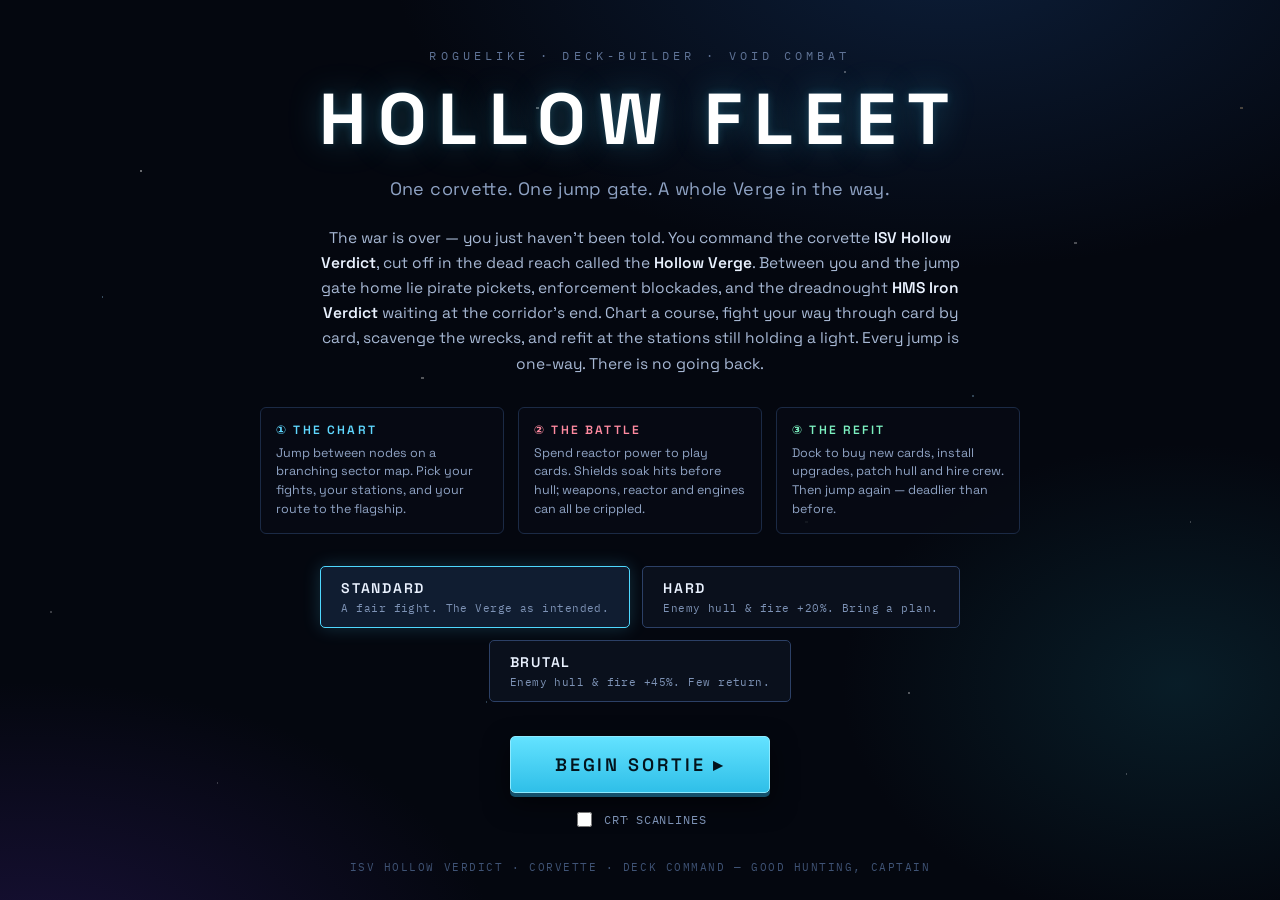
==== index.html @ 5a1f7c53 "Build Hollow Fleet into a full playable game with intro screen Implements the complete Hollow Fleet " ====
<!DOCTYPE html>
<html lang="en">
<head>
<meta charset="utf-8">
<meta name="viewport" content="width=device-width, initial-scale=1">
<title>Hollow Fleet — Roguelike Deck-Builder Space Combat</title>
<meta name="description" content="Hollow Fleet: command the corvette ISV Hollow Verdict across the Hollow Verge in a card-driven roguelike ship-combat run.">
<link rel="preconnect" href="https://fonts.googleapis.com">
<link rel="preconnect" href="https://fonts.gstatic.com" crossorigin>
<link href="https://fonts.googleapis.com/css2?family=Space+Grotesk:wght@400;500;600;700&family=IBM+Plex+Mono:wght@400;500;600&display=swap" rel="stylesheet">
<link rel="stylesheet" href="styles.css">
</head>
<body>
<div id="app"></div>
<!-- Vendored, offline: no build step, no CDN at runtime -->
<script src="vendor/preact.umd.js"></script>
<script src="vendor/htm.umd.js"></script>
<script src="game.js"></script>
</body>
</html>
---- styles.css ----
/* ============================================================
   HOLLOW FLEET — global styles
   Design tokens & motion transcribed from the design handoff.
   ============================================================ */

html, body { margin: 0; height: 100%; background: #04070f; overflow: hidden; }
#app { height: 100%; }
*, *::before, *::after { box-sizing: border-box; }

a { color: #eaf2ff; text-decoration: underline; }
a:hover { color: #ffffff; }

/* Reusable deep-space starfield + nebula wash (used by the root frame
   and the title screen). Transcribed verbatim from the design. */
.hf-starfield {
  background:
    radial-gradient(circle 1px at 11% 19%, #ffffff66 99%, transparent),
    radial-gradient(circle 1px at 27% 63%, #ffffff40 99%, transparent),
    radial-gradient(circle 1.5px at 42% 12%, #ffffff55 99%, transparent),
    radial-gradient(circle 1px at 58% 41%, #ffffff38 99%, transparent),
    radial-gradient(circle 1px at 71% 77%, #ffffff50 99%, transparent),
    radial-gradient(circle 1.5px at 84% 27%, #ffffff48 99%, transparent),
    radial-gradient(circle 1px at 93% 58%, #ffffff3a 99%, transparent),
    radial-gradient(circle 1px at 17% 87%, #ffffff33 99%, transparent),
    radial-gradient(circle 1px at 49% 91%, #ffffff40 99%, transparent),
    radial-gradient(circle 1px at 66% 8%, #ffffff4a 99%, transparent),
    radial-gradient(circle 1px at 8% 33%, #9fd8ff55 99%, transparent),
    radial-gradient(circle 1.5px at 33% 42%, #ffffff50 99%, transparent),
    radial-gradient(circle 1px at 38% 78%, #9fd8ff44 99%, transparent),
    radial-gradient(circle 1px at 54% 22%, #ffd9a04d 99%, transparent),
    radial-gradient(circle 1.5px at 63% 58%, #ffffff45 99%, transparent),
    radial-gradient(circle 1px at 76% 44%, #9fd8ff4a 99%, transparent),
    radial-gradient(circle 1px at 88% 86%, #ffffff3d 99%, transparent),
    radial-gradient(circle 1.5px at 97% 12%, #ffd9a044 99%, transparent),
    radial-gradient(circle 1px at 4% 68%, #ffffff38 99%, transparent),
    radial-gradient(circle 1px at 46% 55%, #ffffff30 99%, transparent),
    radial-gradient(900px 520px at 74% -6%, #10294daa 0%, transparent 62%),
    radial-gradient(820px 500px at 2% 108%, #23164daa 0%, transparent 58%),
    radial-gradient(560px 400px at 92% 76%, #0c303d88 0%, transparent 60%),
    #04070f;
}

.hf-root {
  position: fixed; inset: 0; overflow: hidden;
  font-family: 'Space Grotesk', system-ui, sans-serif;
  color: #d6e2f5;
}

/* ---- motion (respect reduced-motion) ---- */
@keyframes shakeA {10%,90%{transform:translateX(-2px)}20%,80%{transform:translateX(3px)}30%,50%,70%{transform:translateX(-5px)}40%,60%{transform:translateX(5px)}}
@keyframes shakeB {10%,90%{transform:translateX(2px)}20%,80%{transform:translateX(-3px)}30%,50%,70%{transform:translateX(5px)}40%,60%{transform:translateX(-5px)}}
@keyframes floatup {0%{opacity:0;transform:translateY(0) scale(.8)}15%{opacity:1}100%{opacity:0;transform:translateY(-48px) scale(1.15)}}
@keyframes beamfade {0%{opacity:0}12%{opacity:1}100%{opacity:0}}
@keyframes ringpulse {0%,100%{transform:rotate(45deg) scale(1);opacity:.9}50%{transform:rotate(45deg) scale(1.5);opacity:.12}}
@keyframes engineglow {0%,100%{opacity:.9}50%{opacity:.4}}
@keyframes cardplay {0%{transform:translate(-50%,40%) scale(.7);opacity:0}18%{opacity:1;transform:translate(-50%,-50%) scale(1)}72%{opacity:1;transform:translate(-50%,-50%) scale(1)}100%{transform:translate(-50%,-95%) scale(1.05);opacity:0}}
@keyframes titlein {0%{opacity:0;transform:translateY(14px)}100%{opacity:1;transform:translateY(0)}}
@keyframes driftin {0%{opacity:0;transform:translateY(24px) scale(.98)}100%{opacity:1;transform:translateY(0) scale(1)}}

@media (prefers-reduced-motion: reduce) { * { animation: none !important; } }

/* ---- hover behaviours (the prototype's style-hover) ---- */
.hf-hand-card { transition: transform .12s, box-shadow .12s, border-color .12s; }
.hf-hand-card.playable:hover {
  transform: translateY(-16px);
  box-shadow: 0 18px 36px #000c;
  border-color: #4fd8ff;
  z-index: 5;
}
.hf-reward-card { transition: transform .12s, border-color .12s; cursor: pointer; }
.hf-reward-card:hover {
  transform: translateY(-8px);
  box-shadow: 0 16px 30px #000c;
  border-color: #4fd8ff;
}
.hf-btn { transition: filter .12s, transform .06s; }
.hf-btn:not(:disabled):hover { filter: brightness(1.08); }
.hf-btn:not(:disabled):active { transform: translateY(2px); box-shadow: 0 2px 0 #14506b, 0 4px 10px #0008 !important; }
.hf-ghost-btn { transition: border-color .12s, color .12s; }
.hf-ghost-btn:hover { border-color: #4fd8ff; color: #eaf2ff; }
.hf-buy { transition: border-color .12s, color .12s; }
.hf-buy.affordable:hover { border-color: #4fd8ff; color: #ffffff; }
.hf-node.reachable { transition: transform .12s; }
.hf-node.reachable:hover { transform: translate(-50%, -50%) scale(1.08); }

/* ---- title screen ---- */
.hf-title-scroll { position: fixed; inset: 0; overflow-y: auto; }
.hf-title-wrap {
  min-height: 100%;
  display: flex; flex-direction: column; align-items: center; justify-content: center;
  padding: 48px 22px 40px;
  font-family: 'Space Grotesk', system-ui, sans-serif; color: #d6e2f5;
}
.hf-title-card { width: 100%; max-width: 860px; animation: titlein .6s ease-out both; }
.hf-kicker { font-family: 'IBM Plex Mono', monospace; font-size: 12px; letter-spacing: .34em; color: #5f7396; text-align: center; }
.hf-title-h1 {
  font-weight: 700; letter-spacing: .16em; font-size: clamp(40px, 8vw, 72px);
  color: #ffffff; text-align: center; margin: 10px 0 0;
  text-shadow: 0 0 34px #4fd8ff44, 0 0 8px #4fd8ff33;
}
.hf-title-sub { text-align: center; font-size: clamp(15px, 2.4vw, 18px); color: #8fa3c4; margin-top: 12px; letter-spacing: .02em; }
.hf-lore {
  max-width: 640px; margin: 26px auto 0; font-size: 15.5px; line-height: 1.62; color: #a7b8d4; text-align: center;
}
.hf-lore b { color: #eaf2ff; font-weight: 600; }
.hf-primer { display: grid; grid-template-columns: repeat(3, 1fr); gap: 14px; margin: 30px auto 0; max-width: 760px; }
.hf-primer-cell { border: 1px solid #1b2a45; border-radius: 6px; background: #070b14cc; padding: 14px 15px; }
.hf-primer-cell h3 { margin: 0 0 6px; font-size: 12px; font-weight: 600; letter-spacing: .18em; text-transform: uppercase; }
.hf-primer-cell p { margin: 0; font-size: 12.5px; line-height: 1.5; color: #8fa3c4; }
.hf-diffrow { display: flex; gap: 12px; justify-content: center; flex-wrap: wrap; margin: 32px 0 0; }
.hf-diff {
  cursor: pointer; border: 1px solid #2c4066; border-radius: 5px; background: #0a101c;
  padding: 12px 20px; min-width: 148px; text-align: left; transition: border-color .12s, background .12s;
}
.hf-diff:hover { border-color: #4fd8ff; }
.hf-diff.sel { border-color: #4fd8ff; background: #101d31; box-shadow: 0 0 18px #4fd8ff33; }
.hf-diff .dn { font-weight: 600; font-size: 14px; letter-spacing: .12em; text-transform: uppercase; color: #eaf2ff; }
.hf-diff .dd { font-family: 'IBM Plex Mono', monospace; font-size: 11px; color: #7d92b5; margin-top: 4px; letter-spacing: .04em; }
.hf-launch-row { display: flex; flex-direction: column; align-items: center; gap: 16px; margin-top: 34px; }
.hf-toggle { display: inline-flex; align-items: center; gap: 9px; font-family: 'IBM Plex Mono', monospace; font-size: 12px; color: #7d92b5; letter-spacing: .08em; cursor: pointer; user-select: none; }
.hf-toggle input { accent-color: #4fd8ff; width: 15px; height: 15px; cursor: pointer; }
.hf-footer { margin-top: 30px; font-family: 'IBM Plex Mono', monospace; font-size: 11px; color: #3f5375; letter-spacing: .14em; text-align: center; }

.hf-overlay-panel { animation: driftin .35s ease-out both; }
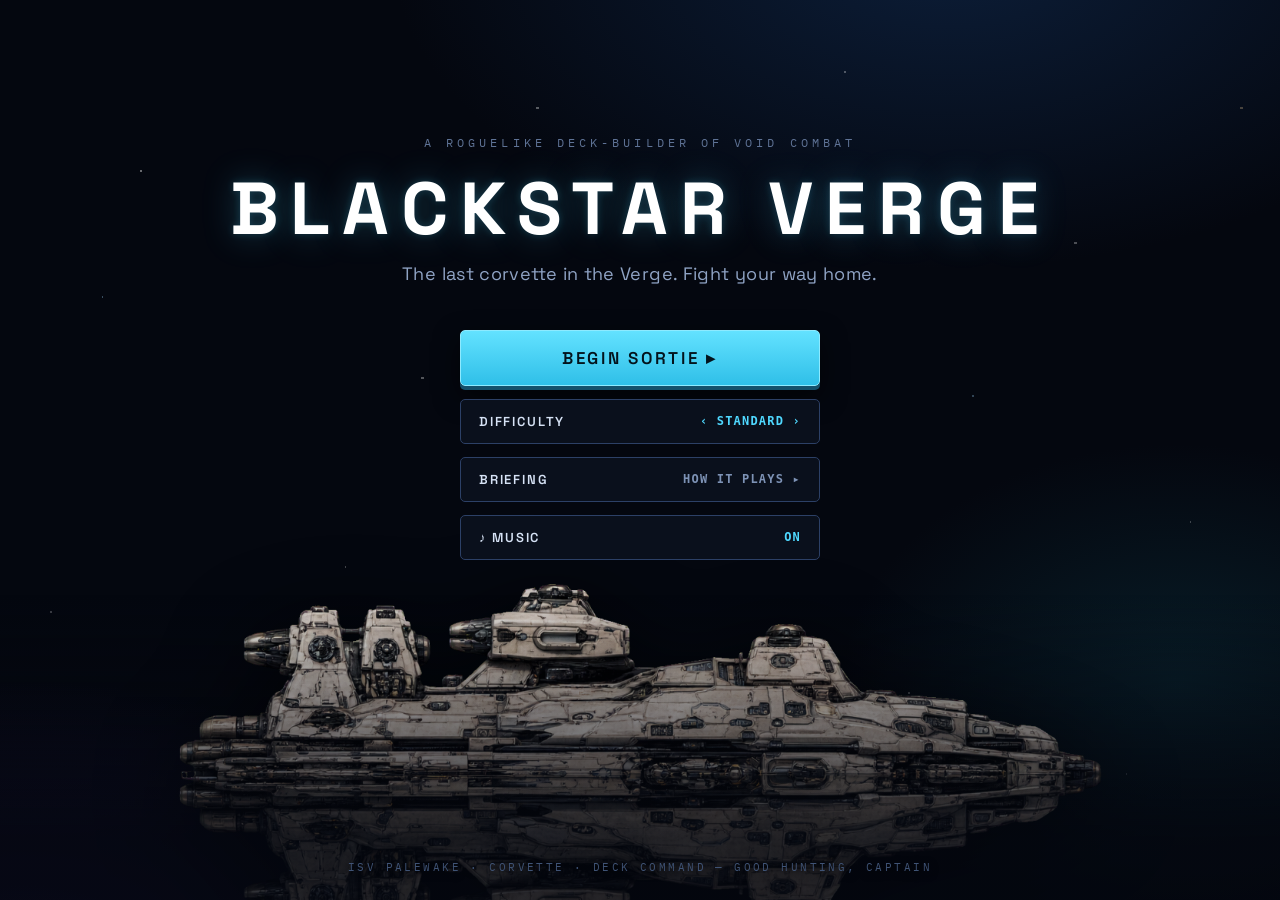
==== commit c46caabe: "Rename game to Blackstar Verge and redesign the title screen Transcribe the new title-screen handoff" ====
--- a/index.html
+++ b/index.html
@@ -3,8 +3,8 @@
 <head>
 <meta charset="utf-8">
 <meta name="viewport" content="width=device-width, initial-scale=1">
-<title>Hollow Fleet — Roguelike Deck-Builder Space Combat</title>
-<meta name="description" content="Hollow Fleet: command the corvette ISV Hollow Verdict across the Hollow Verge in a card-driven roguelike ship-combat run.">
+<title>Blackstar Verge — Roguelike Deck-Builder Space Combat</title>
+<meta name="description" content="Blackstar Verge: command the corvette ISV Palewake across the Blackstar Verge in a card-driven roguelike ship-combat run.">
 <link rel="preconnect" href="https://fonts.googleapis.com">
 <link rel="preconnect" href="https://fonts.gstatic.com" crossorigin>
 <link href="https://fonts.googleapis.com/css2?family=Space+Grotesk:wght@400;500;600;700&family=IBM+Plex+Mono:wght@400;500;600&display=swap" rel="stylesheet">
--- a/styles.css
+++ b/styles.css
@@ -1,5 +1,5 @@
 /* ============================================================
-   HOLLOW FLEET — global styles
+   BLACKSTAR VERGE — global styles
    Design tokens & motion transcribed from the design handoff.
    ============================================================ */
 
@@ -54,6 +54,9 @@
 @keyframes ringpulse {0%,100%{transform:rotate(45deg) scale(1);opacity:.9}50%{transform:rotate(45deg) scale(1.5);opacity:.12}}
 @keyframes engineglow {0%,100%{opacity:.9}50%{opacity:.4}}
 @keyframes cardplay {0%{transform:translate(-50%,40%) scale(.7);opacity:0}18%{opacity:1;transform:translate(-50%,-50%) scale(1)}72%{opacity:1;transform:translate(-50%,-50%) scale(1)}100%{transform:translate(-50%,-95%) scale(1.05);opacity:0}}
+@keyframes fxflash {0%{opacity:0;transform:translate(-50%,-50%) scale(.35)}18%{opacity:1}100%{opacity:0;transform:translate(-50%,-50%) scale(1.25)}}
+@keyframes hintfade {0%,55%{opacity:.9}100%{opacity:0}}
+@keyframes crosshairspin {0%{transform:rotate(0deg)}100%{transform:rotate(360deg)}}
 @keyframes titlein {0%{opacity:0;transform:translateY(14px)}100%{opacity:1;transform:translateY(0)}}
 @keyframes driftin {0%{opacity:0;transform:translateY(24px) scale(.98)}100%{opacity:1;transform:translateY(0) scale(1)}}
 
@@ -83,42 +86,79 @@
 .hf-node.reachable { transition: transform .12s; }
 .hf-node.reachable:hover { transform: translate(-50%, -50%) scale(1.08); }
 
-/* ---- title screen ---- */
-.hf-title-scroll { position: fixed; inset: 0; overflow-y: auto; }
-.hf-title-wrap {
-  min-height: 100%;
-  display: flex; flex-direction: column; align-items: center; justify-content: center;
-  padding: 48px 22px 40px;
+/* ---- title screen (transcribed from the Blackstar Verge handoff) ---- */
+.bv-title {
+  position: fixed; inset: 0; overflow: hidden;
   font-family: 'Space Grotesk', system-ui, sans-serif; color: #d6e2f5;
 }
-.hf-title-card { width: 100%; max-width: 860px; animation: titlein .6s ease-out both; }
-.hf-kicker { font-family: 'IBM Plex Mono', monospace; font-size: 12px; letter-spacing: .34em; color: #5f7396; text-align: center; }
-.hf-title-h1 {
-  font-weight: 700; letter-spacing: .16em; font-size: clamp(40px, 8vw, 72px);
-  color: #ffffff; text-align: center; margin: 10px 0 0;
+.bv-ship {
+  position: fixed; left: 50%; bottom: -7vh; width: min(940px, 72vw);
+  transform: translateX(-50%); filter: drop-shadow(0 18px 44px rgba(0,0,0,.9));
+  opacity: .92; pointer-events: none;
+}
+.bv-fade {
+  position: fixed; left: 0; right: 0; bottom: 0; height: 34vh;
+  background: linear-gradient(180deg, transparent, #04070fcc 80%); pointer-events: none;
+}
+.bv-wrap {
+  position: fixed; left: 0; right: 0; top: 15vh;
+  display: flex; flex-direction: column; align-items: center; text-align: center;
+  padding: 0 22px; animation: titlein .6s ease-out both;
+}
+.bv-kicker { font-family: 'IBM Plex Mono', monospace; font-size: 12px; letter-spacing: .34em; color: #5f7396; }
+.bv-h1 {
+  font-weight: 700; letter-spacing: .16em; font-size: clamp(44px, 5.75vw, 92px);
+  line-height: 1; color: #fff; margin: 22px 0 0;
   text-shadow: 0 0 34px #4fd8ff44, 0 0 8px #4fd8ff33;
 }
-.hf-title-sub { text-align: center; font-size: clamp(15px, 2.4vw, 18px); color: #8fa3c4; margin-top: 12px; letter-spacing: .02em; }
-.hf-lore {
-  max-width: 640px; margin: 26px auto 0; font-size: 15.5px; line-height: 1.62; color: #a7b8d4; text-align: center;
+.bv-sub { font-size: clamp(15px, 2vw, 18px); color: #8fa3c4; margin-top: 16px; letter-spacing: .02em; }
+.bv-menu { display: flex; flex-direction: column; gap: 13px; width: min(360px, 86vw); margin-top: min(58px, 5vh); }
+.bv-primary {
+  font-family: 'Space Grotesk', sans-serif; font-weight: 600; letter-spacing: .16em;
+  font-size: 17px; text-transform: uppercase; color: #03131c;
+  background: linear-gradient(180deg, #63e2ff, #2fbfe8); border: 1px solid #8deaff;
+  border-radius: 5px; padding: 16px 0; cursor: pointer;
+  box-shadow: 0 4px 0 #14506b, 0 10px 26px #0009; white-space: nowrap;
+  transition: filter .12s, transform .06s;
 }
+.bv-primary:hover { filter: brightness(1.08); }
+.bv-primary:active { transform: translateY(2px); box-shadow: 0 2px 0 #14506b, 0 4px 10px #0008; }
+.bv-ghost {
+  display: flex; justify-content: space-between; align-items: center;
+  font-family: 'Space Grotesk', sans-serif; font-weight: 600; letter-spacing: .14em;
+  font-size: 13px; text-transform: uppercase; color: #d6e2f5;
+  background: #0a101c; border: 1px solid #2c4066; border-radius: 5px;
+  padding: 13px 18px; cursor: pointer; white-space: nowrap;
+  transition: border-color .12s, color .12s;
+}
+.bv-ghost:hover { border-color: #4fd8ff; color: #eaf2ff; }
+.bv-ghost .val { font-family: 'IBM Plex Mono', monospace; font-size: 12px; color: #4fd8ff; letter-spacing: .1em; }
+.bv-ghost .val.dim { color: #7d92b5; }
+.bv-footer {
+  position: fixed; left: 0; right: 0; bottom: 26px; text-align: center;
+  font-family: 'IBM Plex Mono', monospace; font-size: 11px; color: #3f5375;
+  letter-spacing: .22em; text-shadow: 0 2px 8px #04070f;
+}
+
+/* how-it-plays briefing modal (raised from the title menu) */
+.bv-modal {
+  position: fixed; inset: 0; z-index: 90; background: #000000cc;
+  backdrop-filter: blur(5px); display: grid; place-items: center; padding: 24px;
+}
+.bv-modal-panel {
+  width: 100%; max-width: 720px; border: 1px solid #334b70; border-radius: 12px;
+  background: linear-gradient(180deg, #111a2b, #070b14); padding: 26px 28px;
+  box-shadow: 0 28px 90px #000; max-height: 88vh; overflow-y: auto;
+}
+.bv-modal-h2 { font-size: clamp(22px, 3vw, 30px); color: #fff; margin: 10px 0 0; letter-spacing: .02em; }
+
+/* lore + primer copy, shared by the briefing modal */
+.hf-lore { font-size: 15.5px; line-height: 1.62; color: #a7b8d4; }
 .hf-lore b { color: #eaf2ff; font-weight: 600; }
-.hf-primer { display: grid; grid-template-columns: repeat(3, 1fr); gap: 14px; margin: 30px auto 0; max-width: 760px; }
+.hf-primer { display: grid; grid-template-columns: repeat(3, 1fr); gap: 14px; }
 .hf-primer-cell { border: 1px solid #1b2a45; border-radius: 6px; background: #070b14cc; padding: 14px 15px; }
 .hf-primer-cell h3 { margin: 0 0 6px; font-size: 12px; font-weight: 600; letter-spacing: .18em; text-transform: uppercase; }
 .hf-primer-cell p { margin: 0; font-size: 12.5px; line-height: 1.5; color: #8fa3c4; }
-.hf-diffrow { display: flex; gap: 12px; justify-content: center; flex-wrap: wrap; margin: 32px 0 0; }
-.hf-diff {
-  cursor: pointer; border: 1px solid #2c4066; border-radius: 5px; background: #0a101c;
-  padding: 12px 20px; min-width: 148px; text-align: left; transition: border-color .12s, background .12s;
-}
-.hf-diff:hover { border-color: #4fd8ff; }
-.hf-diff.sel { border-color: #4fd8ff; background: #101d31; box-shadow: 0 0 18px #4fd8ff33; }
-.hf-diff .dn { font-weight: 600; font-size: 14px; letter-spacing: .12em; text-transform: uppercase; color: #eaf2ff; }
-.hf-diff .dd { font-family: 'IBM Plex Mono', monospace; font-size: 11px; color: #7d92b5; margin-top: 4px; letter-spacing: .04em; }
-.hf-launch-row { display: flex; flex-direction: column; align-items: center; gap: 16px; margin-top: 34px; }
-.hf-toggle { display: inline-flex; align-items: center; gap: 9px; font-family: 'IBM Plex Mono', monospace; font-size: 12px; color: #7d92b5; letter-spacing: .08em; cursor: pointer; user-select: none; }
-.hf-toggle input { accent-color: #4fd8ff; width: 15px; height: 15px; cursor: pointer; }
-.hf-footer { margin-top: 30px; font-family: 'IBM Plex Mono', monospace; font-size: 11px; color: #3f5375; letter-spacing: .14em; text-align: center; }
+@media (max-width: 560px) { .hf-primer { grid-template-columns: 1fr; } }
 
 .hf-overlay-panel { animation: driftin .35s ease-out both; }
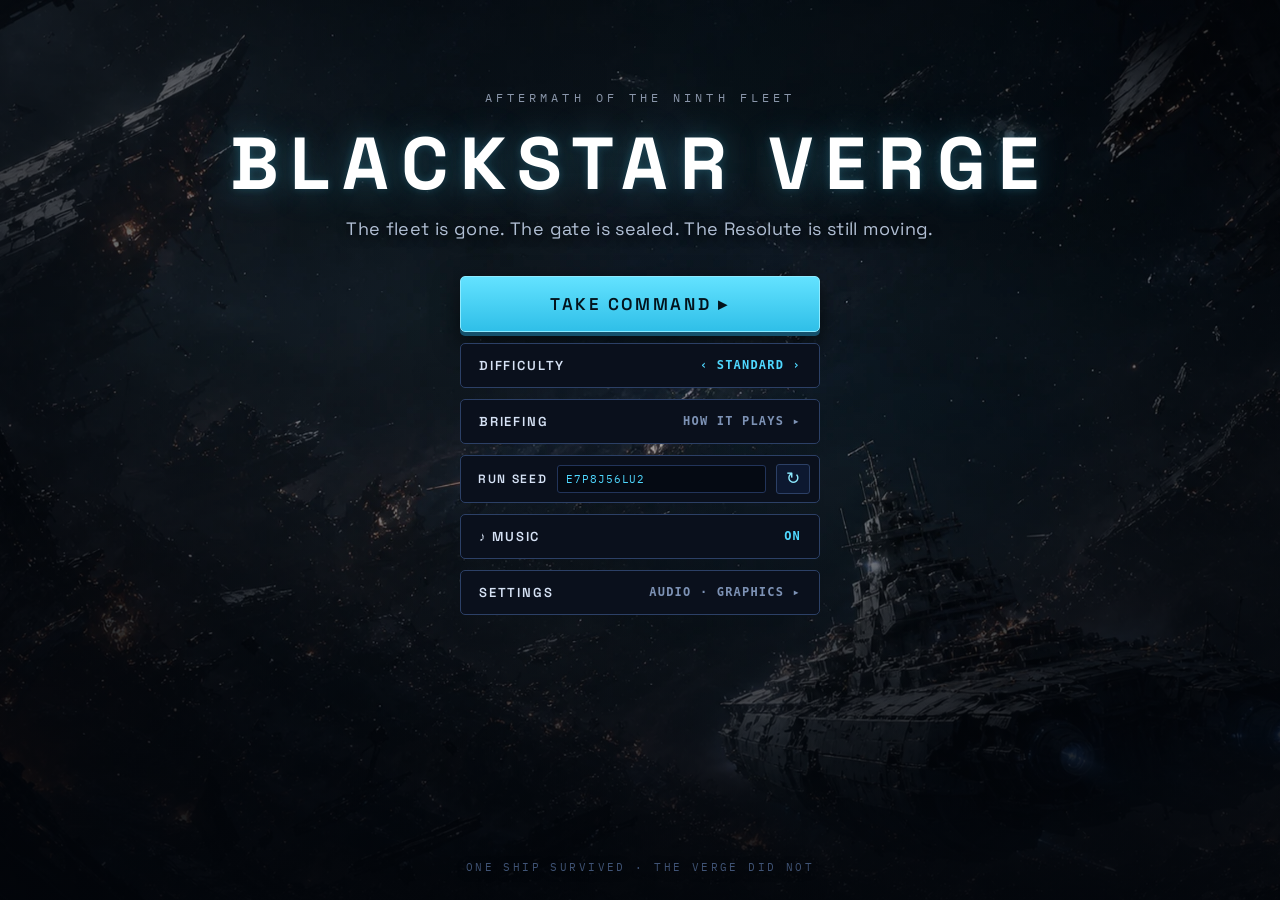
==== commit b2348e07: "Polish combat, map, audio, and persistence" ====
--- a/index.html
+++ b/index.html
@@ -3,7 +3,7 @@
 <head>
 <meta charset="utf-8">
 <meta name="viewport" content="width=device-width, initial-scale=1">
-<title>Blackstar Verge — Roguelike Deck-Builder Space Combat</title>
+<title>Blackstar Verge | Roguelike Deck-Builder Space Combat</title>
 <meta name="description" content="Blackstar Verge: command the corvette ISV Palewake across the Blackstar Verge in a card-driven roguelike ship-combat run.">
 <link rel="preconnect" href="https://fonts.googleapis.com">
 <link rel="preconnect" href="https://fonts.gstatic.com" crossorigin>
--- a/styles.css
+++ b/styles.css
@@ -1,5 +1,5 @@
 /* ============================================================
-   BLACKSTAR VERGE — global styles
+   BLACKSTAR VERGE - global styles
    Design tokens & motion transcribed from the design handoff.
    ============================================================ */
 
@@ -46,6 +46,17 @@
   color: #d6e2f5;
 }
 
+/* Ship sprites stay at a substantial layout size so browser zoom samples the
+   2× source assets directly instead of enlarging a tiny cached GPU texture. */
+.hf-capital-img {
+  width: 286px;
+  height: auto;
+  max-height: 136px;
+  object-fit: contain;
+  display: block;
+  image-rendering: auto;
+}
+
 /* ---- motion (respect reduced-motion) ---- */
 @keyframes shakeA {10%,90%{transform:translateX(-2px)}20%,80%{transform:translateX(3px)}30%,50%,70%{transform:translateX(-5px)}40%,60%{transform:translateX(5px)}}
 @keyframes shakeB {10%,90%{transform:translateX(2px)}20%,80%{transform:translateX(-3px)}30%,50%,70%{transform:translateX(5px)}40%,60%{transform:translateX(-5px)}}
@@ -55,12 +66,130 @@
 @keyframes engineglow {0%,100%{opacity:.9}50%{opacity:.4}}
 @keyframes cardplay {0%{transform:translate(-50%,40%) scale(.7);opacity:0}18%{opacity:1;transform:translate(-50%,-50%) scale(1)}72%{opacity:1;transform:translate(-50%,-50%) scale(1)}100%{transform:translate(-50%,-95%) scale(1.05);opacity:0}}
 @keyframes fxflash {0%{opacity:0;transform:translate(-50%,-50%) scale(.35)}18%{opacity:1}100%{opacity:0;transform:translate(-50%,-50%) scale(1.25)}}
+@keyframes shieldripple {
+  0% { opacity:0; transform:translate(-50%,-50%) scale(.15); }
+  16% { opacity:1; }
+  100% { opacity:0; transform:translate(-50%,-50%) scale(1.35); }
+}
+@keyframes craftlaunchp {
+  0% { opacity:0; transform:translateY(92px) scale(.45); }
+  35% { opacity:1; }
+  100% { opacity:1; transform:translateY(0) scale(1); }
+}
+@keyframes craftlaunche {
+  0% { opacity:0; transform:translateY(-92px) scale(.45); }
+  35% { opacity:1; }
+  100% { opacity:1; transform:translateY(0) scale(1); }
+}
+@keyframes trailpulse { 0%,100%{opacity:.28} 50%{opacity:.9} }
 @keyframes hintfade {0%,55%{opacity:.9}100%{opacity:0}}
 @keyframes crosshairspin {0%{transform:rotate(0deg)}100%{transform:rotate(360deg)}}
 @keyframes titlein {0%{opacity:0;transform:translateY(14px)}100%{opacity:1;transform:translateY(0)}}
 @keyframes driftin {0%{opacity:0;transform:translateY(24px) scale(.98)}100%{opacity:1;transform:translateY(0) scale(1)}}
+@keyframes boardingtether {
+  0% { opacity: 0; transform: scaleX(0); }
+  14%, 72% { opacity: .9; transform: scaleX(1); }
+  100% { opacity: 0; transform: scaleX(1); }
+}
+@keyframes boardingpod {
+  0%, 8% { opacity: 0; transform: translateX(0) rotate(45deg) scale(.55); }
+  18% { opacity: 1; }
+  72% { opacity: 1; transform: translateX(var(--board-run)) rotate(405deg) scale(1); }
+  100% { opacity: 0; transform: translateX(var(--board-run)) rotate(405deg) scale(.25); }
+}
+@keyframes boardingbreach {
+  0%, 50% { opacity: 0; transform: translate(-50%,-50%) rotate(-18deg) scale(.4); }
+  66% { opacity: 1; transform: translate(-50%,-50%) rotate(0deg) scale(1.16); }
+  100% { opacity: 0; transform: translate(-50%,-50%) rotate(22deg) scale(.75); }
+}
+
+@keyframes ringpulseO {0%,100%{transform:scale(1);opacity:.9}50%{transform:scale(1.45);opacity:.12}}
+@keyframes hoverfade {0%{opacity:0}100%{opacity:1}}
 
 @media (prefers-reduced-motion: reduce) { * { animation: none !important; } }
+
+.hf-boarding-tether { animation: boardingtether 1050ms ease-out forwards; }
+.hf-boarding-pod { animation: boardingpod 1050ms cubic-bezier(.2,.7,.25,1) forwards; opacity: 0; }
+.hf-boarding-breach { animation: boardingbreach 1050ms ease-out forwards; opacity: 0; }
+.hf-shield-ripple {
+  position:fixed; z-index:46; pointer-events:none; border-radius:50%;
+  transform:translate(-50%,-50%); animation:shieldripple 420ms ease-out forwards;
+  border:3px solid #9deeff; background:radial-gradient(ellipse at center,#bdf5ff55 0 9%,#5fd8ff24 28%,transparent 66%);
+  box-shadow:0 0 13px #7ce7ff, inset 0 0 18px #7ce7ff99;
+}
+.hf-shield-ripple.enemy { border-color:#a6edff; }
+.hf-shield-ripple.player { border-color:#79dfff; }
+.hf-combat-world.hf-hitstop { filter:brightness(1.28) contrast(1.08); }
+.hf-combat-world.hf-hitstop * { animation-play-state:paused !important; }
+.hf-craft { position:relative; }
+.hf-craft-launch-p { animation:craftlaunchp .78s cubic-bezier(.16,.72,.25,1) both; }
+.hf-craft-launch-e { animation:craftlaunche .78s cubic-bezier(.16,.72,.25,1) both; }
+.hf-craft-trail {
+  position:absolute;left:50%;width:3px;height:46px;transform:translateX(-50%);
+  border-radius:50%;animation:trailpulse 1.05s ease-in-out infinite;filter:blur(.2px);
+}
+.hf-craft-trail.player { top:34px;background:linear-gradient(180deg,#6fe8ffcc,transparent);box-shadow:0 0 8px #4fd8ff; }
+.hf-craft-trail.enemy { bottom:34px;background:linear-gradient(0deg,#ff6b84cc,transparent);box-shadow:0 0 8px #ff5470; }
+
+/* ---- zone-based sector map (free-travel redesign) ---- */
+.hf-mapscroll { scrollbar-width: none; -ms-overflow-style: none; }
+.hf-mapscroll::-webkit-scrollbar { display: none; }
+.hf-planet { transition: transform .12s; }
+.hf-planet:hover { transform: translate(-50%, -50%) scale(1.07); }
+.hf-mapfield {
+  background:
+    linear-gradient(180deg, rgba(2,5,11,.2), rgba(2,5,11,.58)),
+    url('assets/backgrounds/map-starfield.webp') center / cover no-repeat;
+  box-shadow: inset 0 0 180px #02050be8;
+}
+.hf-system-art {
+  position: relative; height: 148px; flex: none; overflow: hidden;
+  border: 1px solid #2c4066; border-radius: 7px; margin-bottom: 14px;
+  background: #03060b;
+}
+.hf-system-art::after {
+  content: ""; position: absolute; inset: 0;
+  background: linear-gradient(180deg, transparent 45%, #03060bd9);
+  box-shadow: inset 0 0 34px #000;
+  pointer-events: none;
+}
+.hf-system-art img { width: 100%; height: 100%; object-fit: cover; display: block; }
+.hf-system-art span {
+  position: absolute; z-index: 1; left: 11px; bottom: 9px;
+  font-family: 'IBM Plex Mono', monospace; font-size: 9px;
+  letter-spacing: .18em; color: #a9bcda;
+}
+.hf-target-ring {
+  position: absolute; inset: -13px; border: 3px solid #f3c969; border-radius: 50%;
+  box-shadow: 0 0 12px #f3c969, 0 0 28px #f3c96988, inset 0 0 12px #f3c96955;
+  animation: targetpulse 1.35s ease-in-out infinite;
+}
+.hf-nav-arrow {
+  position: absolute; left: 50%; bottom: 72px; z-index: 8;
+  transform: translateX(-50%);
+  display: flex; align-items: center; gap: 11px; padding: 8px 14px 8px 10px;
+  border: 1px solid #8b6a2c; border-radius: 999px;
+  background: #090a0bd9; box-shadow: 0 7px 24px #000c, inset 0 0 20px #5c431033;
+  color: #f3c969; pointer-events: none;
+}
+.hf-nav-arrow .arrow {
+  display: grid; place-items: center; width: 28px; height: 28px;
+  font-size: 25px; line-height: 1; color: #f3c969;
+  text-shadow: 0 0 12px #f3c969;
+  transition: transform .18s ease-out;
+}
+.hf-nav-arrow .copy {
+  font-family: 'IBM Plex Mono', monospace; font-size: 9px;
+  letter-spacing: .15em; color: #a98b4c; line-height: 1.45;
+}
+.hf-nav-arrow .copy b { display: block; color: #ffe3a0; font-size: 11px; }
+.hf-nav-arrow .copy em {
+  display:block;color:#f3c969;font-size:9px;font-style:normal;letter-spacing:.1em;margin-top:1px;
+}
+@keyframes targetpulse {
+  0%,100% { opacity: .72; transform: scale(.96); }
+  50% { opacity: 1; transform: scale(1.06); }
+}
 
 /* ---- hover behaviours (the prototype's style-hover) ---- */
 .hf-hand-card { transition: transform .12s, box-shadow .12s, border-color .12s; }
@@ -90,29 +219,28 @@
 .bv-title {
   position: fixed; inset: 0; overflow: hidden;
   font-family: 'Space Grotesk', system-ui, sans-serif; color: #d6e2f5;
-}
-.bv-ship {
-  position: fixed; left: 50%; bottom: -7vh; width: min(940px, 72vw);
-  transform: translateX(-50%); filter: drop-shadow(0 18px 44px rgba(0,0,0,.9));
-  opacity: .92; pointer-events: none;
+  background: #02050a url('assets/backgrounds/title-defeat.webp') center / cover no-repeat;
 }
 .bv-fade {
-  position: fixed; left: 0; right: 0; bottom: 0; height: 34vh;
-  background: linear-gradient(180deg, transparent, #04070fcc 80%); pointer-events: none;
+  position: fixed; inset: 0;
+  background:
+    radial-gradient(circle at 50% 35%, #02050a20 0 22%, #02050aa8 72%),
+    linear-gradient(180deg, #02050a4d, #02050a08 35%, #02050acc 100%);
+  pointer-events: none;
 }
 .bv-wrap {
-  position: fixed; left: 0; right: 0; top: 15vh;
+  position: fixed; left: 0; right: 0; top: 10vh;
   display: flex; flex-direction: column; align-items: center; text-align: center;
   padding: 0 22px; animation: titlein .6s ease-out both;
 }
-.bv-kicker { font-family: 'IBM Plex Mono', monospace; font-size: 12px; letter-spacing: .34em; color: #5f7396; }
+.bv-kicker { font-family: 'IBM Plex Mono', monospace; font-size: 12px; letter-spacing: .34em; color: #8a96aa; }
 .bv-h1 {
   font-weight: 700; letter-spacing: .16em; font-size: clamp(44px, 5.75vw, 92px);
   line-height: 1; color: #fff; margin: 22px 0 0;
   text-shadow: 0 0 34px #4fd8ff44, 0 0 8px #4fd8ff33;
 }
-.bv-sub { font-size: clamp(15px, 2vw, 18px); color: #8fa3c4; margin-top: 16px; letter-spacing: .02em; }
-.bv-menu { display: flex; flex-direction: column; gap: 13px; width: min(360px, 86vw); margin-top: min(58px, 5vh); }
+.bv-sub { font-size: clamp(15px, 2vw, 18px); color: #b1bfd4; margin-top: 16px; letter-spacing: .02em; text-shadow: 0 2px 12px #000; }
+.bv-menu { display: flex; flex-direction: column; gap: 11px; width: min(360px, 86vw); margin-top: min(42px, 4vh); }
 .bv-primary {
   font-family: 'Space Grotesk', sans-serif; font-weight: 600; letter-spacing: .16em;
   font-size: 17px; text-transform: uppercase; color: #03131c;
@@ -134,6 +262,20 @@
 .bv-ghost:hover { border-color: #4fd8ff; color: #eaf2ff; }
 .bv-ghost .val { font-family: 'IBM Plex Mono', monospace; font-size: 12px; color: #4fd8ff; letter-spacing: .1em; }
 .bv-ghost .val.dim { color: #7d92b5; }
+.bv-seed {
+  display: grid; grid-template-columns:auto 1fr 34px; align-items:center; gap:10px;
+  font-size: 12px; font-weight: 600; letter-spacing: .14em; color:#d6e2f5;
+  background:#0a101c; border:1px solid #2c4066; border-radius:5px; padding:8px 9px 8px 17px;
+}
+.bv-seed input {
+  width:100%; min-width:0; color:#4fd8ff; background:#050a13; border:1px solid #22345a;
+  border-radius:3px; padding:6px 8px; font-family:'IBM Plex Mono',monospace;
+  font-size:11px; letter-spacing:.08em; text-transform:uppercase;
+}
+.bv-seed button {
+  height:30px; color:#8deaff; background:#0d1830; border:1px solid #2c4066;
+  border-radius:3px; cursor:pointer; font-size:17px;
+}
 .bv-footer {
   position: fixed; left: 0; right: 0; bottom: 26px; text-align: center;
   font-family: 'IBM Plex Mono', monospace; font-size: 11px; color: #3f5375;
@@ -151,6 +293,44 @@
   box-shadow: 0 28px 90px #000; max-height: 88vh; overflow-y: auto;
 }
 .bv-modal-h2 { font-size: clamp(22px, 3vw, 30px); color: #fff; margin: 10px 0 0; letter-spacing: .02em; }
+.hf-setting-row {
+  display:grid;grid-template-columns:86px 1fr 46px;gap:13px;align-items:center;
+  border:1px solid #1b2a45;border-radius:6px;background:#070b14;padding:13px 14px;
+  font-family:'IBM Plex Mono',monospace;font-size:11px;letter-spacing:.14em;color:#a9bcda;
+}
+.hf-setting-row input { width:100%; accent-color:#4fd8ff; }
+.hf-setting-row b { color:#8deaff;text-align:right; }
+.hf-setting-toggle {
+  display:flex;justify-content:space-between;align-items:center;gap:18px;text-align:left;
+  border:1px solid #1b2a45;border-radius:6px;background:#070b14;padding:13px 14px;
+  color:#a9bcda;font-family:'IBM Plex Mono',monospace;font-size:11px;letter-spacing:.14em;cursor:pointer;
+}
+.hf-setting-toggle small { display:block;margin-top:5px;color:#5f7396;line-height:1.4;letter-spacing:.02em;font-family:'Space Grotesk',sans-serif;font-size:11.5px; }
+.hf-setting-toggle b { color:#8deaff; }
+.hf-anomaly-choices > button:not(.hf-anomaly-choice) { display:none; }
+
+/* Four concise callouts teach the first engagement in place. */
+.hf-combat-tutorial {
+  position:absolute;right:24px;top:78px;z-index:46;width:min(360px,calc(100vw - 48px));
+  border:1px solid #5f7da8;border-radius:8px;background:linear-gradient(180deg,#111b2cf5,#070b14f5);
+  padding:16px 18px;box-shadow:0 18px 55px #000d,0 0 30px #4fd8ff1f;
+}
+.hf-tutorial-kicker {
+  font-family:'IBM Plex Mono',monospace;font-size:10px;letter-spacing:.2em;color:#5fd8ff;
+}
+.hf-tutorial-title { margin-top:6px;font-size:20px;font-weight:700;color:#fff; }
+.hf-combat-tutorial p { margin:8px 0 14px;color:#a9bcda;font-size:13.5px;line-height:1.55; }
+.hf-tutorial-actions { display:flex;justify-content:flex-end;gap:8px; }
+.hf-tutorial-actions button {
+  font-family:'IBM Plex Mono',monospace;font-size:10px;letter-spacing:.12em;color:#8fa3c4;
+  border:1px solid #2c4066;border-radius:4px;background:#0a101c;padding:8px 12px;cursor:pointer;
+}
+.hf-tutorial-actions button.next { color:#07121b;background:#5fd8ff;border-color:#8deaff;font-weight:700; }
+.hf-tutorial-focus { animation:tutorialfocus 1.1s ease-in-out infinite; }
+@keyframes tutorialfocus {
+  0%,100% { box-shadow:0 0 0 1px #4fd8ff66,0 0 12px #4fd8ff22; }
+  50% { box-shadow:0 0 0 3px #8deaff,0 0 28px #4fd8ff88; }
+}
 
 /* lore + primer copy, shared by the briefing modal */
 .hf-lore { font-size: 15.5px; line-height: 1.62; color: #a7b8d4; }
